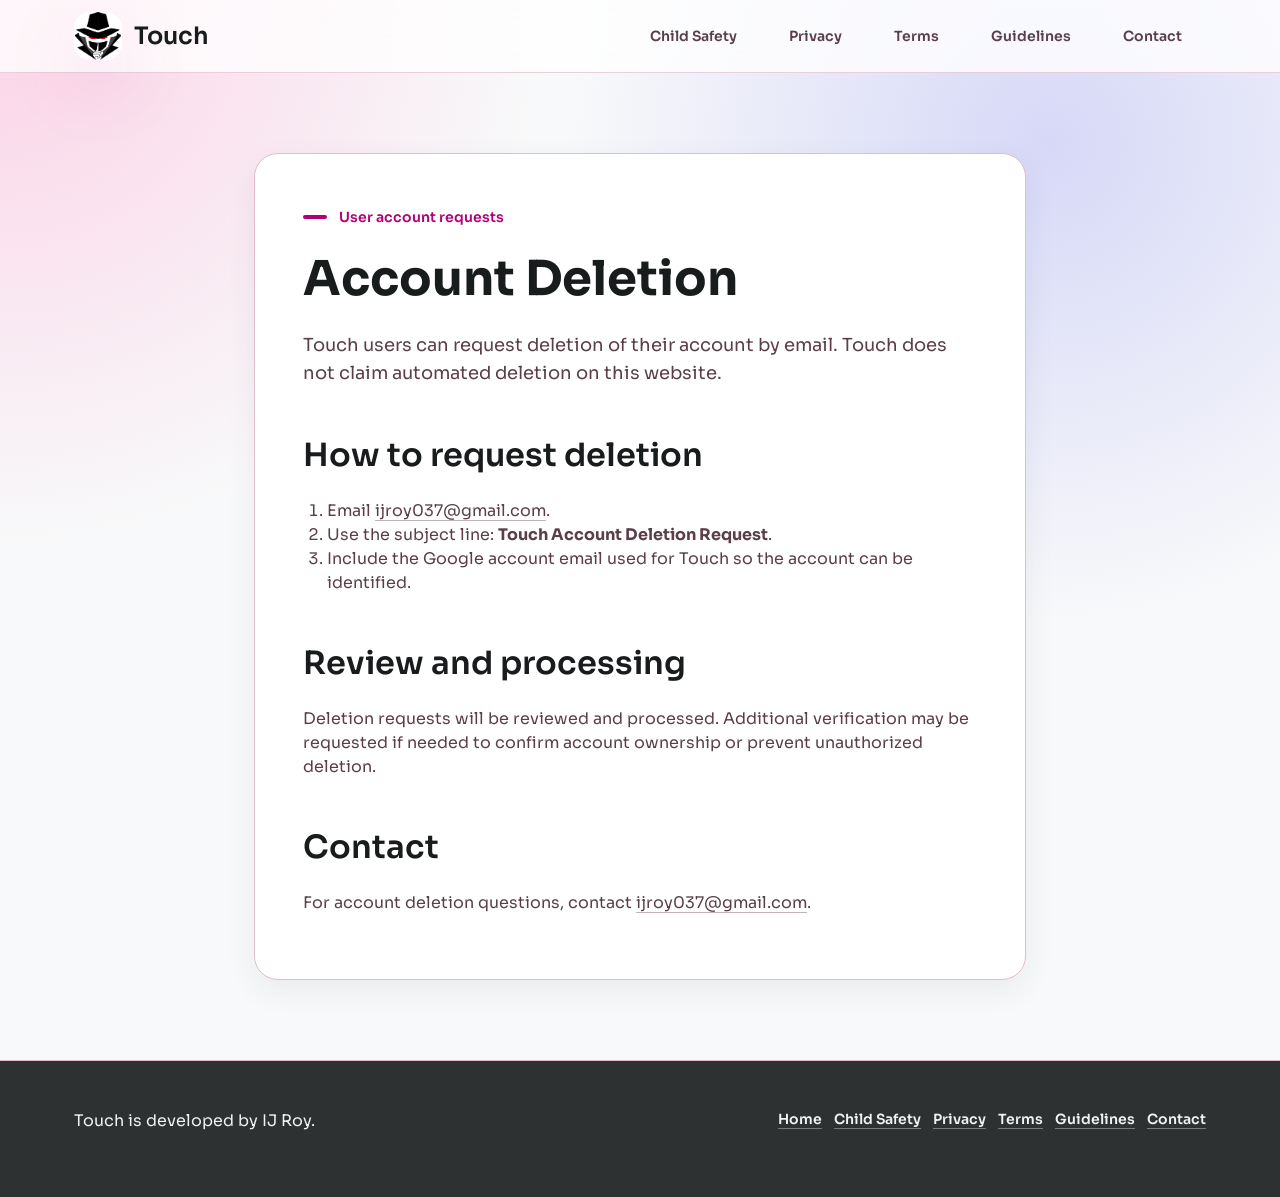
==== account-deletion/index.html @ 96b15472 "url logic free" ====
<!DOCTYPE html>
<html lang="en">
<head>
  <meta charset="utf-8">
  <meta name="viewport" content="width=device-width, initial-scale=1">
  <title>Account Deletion | Touch</title>
  <meta name="description" content="How to request deletion of a Touch account.">
  <meta property="og:title" content="Touch Account Deletion">
  <meta property="og:description" content="Email IJ Roy to request review and processing of a Touch account deletion request.">
  <meta property="og:type" content="website">
  <meta property="og:url" content="../account-deletion/">
  <link rel="canonical" href="../account-deletion/">
  <meta name="theme-color" content="#f8f9fa">
  <link rel="preconnect" href="https://fonts.googleapis.com">
  <link rel="preconnect" href="https://fonts.gstatic.com" crossorigin>
  <link href="https://fonts.googleapis.com/css2?family=Sora:wght@400;500;600;700&display=swap" rel="stylesheet">
  <link rel="stylesheet" href="../assets/css/styles.css">
</head>
<body>
  <header class="site-header"><nav class="site-nav" aria-label="Primary navigation"><a class="brand" href="../" aria-label="Touch home"><img class="brand-logo" src="../public/Touch%20Logo.png" alt="" aria-hidden="true"><span>Touch</span></a><button class="nav-toggle" type="button" aria-expanded="false" aria-controls="nav-links" aria-label="Open navigation"><svg aria-hidden="true" viewBox="0 0 24 24" fill="none"><path d="M4 7h16M4 12h16M4 17h16" stroke="currentColor" stroke-width="2" stroke-linecap="round"/></svg></button><div class="nav-links" id="nav-links"><a href="../child-safety-standards/">Child Safety</a><a href="../privacy-policy/">Privacy</a><a href="../terms-and-conditions/">Terms</a><a href="../community-guidelines/">Guidelines</a><a href="../contact/">Contact</a></div></nav></header>
  <main class="legal-page">
    <div class="container narrow">
      <article class="reveal">
        <p class="eyebrow">User account requests</p>
        <h1>Account Deletion</h1>
        <p class="lede">Touch users can request deletion of their account by email. Touch does not claim automated deletion on this website.</p>
        <section>
          <h2>How to request deletion</h2>
          <ol>
            <li>Email <a href="mailto:ijroy037@gmail.com">ijroy037@gmail.com</a>.</li>
            <li>Use the subject line: <strong>Touch Account Deletion Request</strong>.</li>
            <li>Include the Google account email used for Touch so the account can be identified.</li>
          </ol>
        </section>
        <section>
          <h2>Review and processing</h2>
          <p>Deletion requests will be reviewed and processed. Additional verification may be requested if needed to confirm account ownership or prevent unauthorized deletion.</p>
        </section>
        <section>
          <h2>Contact</h2>
          <p>For account deletion questions, contact <a href="mailto:ijroy037@gmail.com">ijroy037@gmail.com</a>.</p>
        </section>
      </article>
    </div>
  </main>
  <footer class="site-footer"><div class="container footer-grid"><p>Touch is developed by IJ Roy.</p><nav class="footer-links" aria-label="Legal links"><a href="../">Home</a><a href="../child-safety-standards/">Child Safety</a><a href="../privacy-policy/">Privacy</a><a href="../terms-and-conditions/">Terms</a><a href="../community-guidelines/">Guidelines</a><a href="../contact/">Contact</a></nav></div></footer>
  <script src="../assets/js/main.js"></script>
</body>
</html>
---- assets/css/styles.css ----
:root {
  --color-surface: #f8f9fa;
  --color-surface-dim: #d9dadb;
  --color-surface-bright: #f8f9fa;
  --color-surface-container-lowest: #ffffff;
  --color-surface-container-low: #f3f4f5;
  --color-surface-container: #edeeef;
  --color-surface-container-high: #e7e8e9;
  --color-surface-container-highest: #e1e3e4;
  --color-on-surface: #191c1d;
  --color-on-surface-variant: #5a3f4b;
  --color-inverse-surface: #2e3132;
  --color-inverse-on-surface: #f0f1f2;
  --color-outline: #8d6f7c;
  --color-outline-variant: #e1bdcb;
  --color-surface-tint: #b5007b;
  --color-primary: #b10078;
  --color-on-primary: #ffffff;
  --color-primary-container: #dd0097;
  --color-on-primary-container: #fffbff;
  --color-inverse-primary: #ffafd4;
  --color-secondary: #4648d4;
  --color-on-secondary: #ffffff;
  --color-secondary-container: #6063ee;
  --color-on-secondary-container: #fffbff;
  --color-tertiary: #4f5d72;
  --color-on-tertiary: #ffffff;
  --color-error: #ba1a1a;
  --color-on-error: #ffffff;
  --color-error-container: #ffdad6;
  --color-on-error-container: #93000a;
  --color-background: #f8f9fa;
  --color-on-background: #191c1d;
  --color-surface-variant: #e1e3e4;

  --font-family-base: "Sora", system-ui, -apple-system, BlinkMacSystemFont, "Segoe UI", sans-serif;

  --font-display-lg: 700 48px/56px var(--font-family-base);
  --font-display-lg-mobile: 700 36px/44px var(--font-family-base);
  --font-headline-lg: 600 32px/40px var(--font-family-base);
  --font-headline-md: 600 24px/32px var(--font-family-base);
  --font-body-lg: 400 18px/28px var(--font-family-base);
  --font-body-md: 400 16px/24px var(--font-family-base);
  --font-label-lg: 600 14px/20px var(--font-family-base);
  --font-label-md: 500 12px/16px var(--font-family-base);

  --radius-sm: 0.25rem;
  --radius-md: 0.5rem;
  --radius-lg: 1rem;
  --radius-xl: 1.5rem;
  --radius-full: 9999px;

  --space-xs: 4px;
  --space-sm: 12px;
  --space-md: 24px;
  --space-lg: 48px;
  --space-xl: 80px;
  --space-gutter: 24px;
  --space-mobile-margin: 16px;
  --space-desktop-margin: 64px;

  --shadow-ambient: 0 10px 30px rgba(51, 65, 85, 0.08);
  --shadow-glass: 0 24px 80px rgba(177, 0, 120, 0.14);

  --size-page-max: 1180px;
  --size-readable-max: 820px;
  --size-nav-height: 72px;
  --size-icon: 22px;
  --size-focus: 3px;
  --size-border: 1px;
  --size-hero-visual-min: 360px;
  --size-panel-float: 160px;
  --size-prism: 420px;
  --opacity-glass: 0.72;
  --opacity-glass-percent: 72%;
  --opacity-muted: 0.82;
  --blur-glass: 18px;
  --duration-fast: 160ms;
  --duration-medium: 420ms;
  --duration-slow: 9000ms;
  --motion-lift: -4px;
  --motion-reveal: 18px;
  --z-nav: 20;
}

* {
  box-sizing: border-box;
}

html {
  scroll-behavior: smooth;
}

body {
  margin: 0;
  background:
    radial-gradient(circle at top left, color-mix(in srgb, var(--color-inverse-primary) 52%, transparent), transparent 34rem),
    radial-gradient(circle at 82% 12%, color-mix(in srgb, var(--color-secondary-container) 22%, transparent), transparent 30rem),
    var(--color-background);
  color: var(--color-on-background);
  font: var(--font-body-md);
  letter-spacing: 0;
}

a {
  color: inherit;
  text-decoration-color: color-mix(in srgb, currentColor 38%, transparent);
  text-underline-offset: var(--space-xs);
}

a:hover {
  text-decoration-color: currentColor;
}

a:focus-visible,
button:focus-visible {
  outline: var(--size-focus) solid var(--color-secondary);
  outline-offset: var(--space-xs);
}

img,
svg {
  display: block;
}

.site-header {
  position: sticky;
  top: 0;
  z-index: var(--z-nav);
  border-bottom: var(--size-border) solid color-mix(in srgb, var(--color-outline-variant) 70%, transparent);
  background: color-mix(in srgb, var(--color-surface-container-lowest) 78%, transparent);
  backdrop-filter: blur(var(--blur-glass));
}

.site-nav {
  min-height: var(--size-nav-height);
  max-width: var(--size-page-max);
  margin: 0 auto;
  padding: 0 var(--space-gutter);
  display: flex;
  align-items: center;
  justify-content: space-between;
  gap: var(--space-md);
}

.brand {
  display: inline-flex;
  align-items: center;
  gap: var(--space-sm);
  font: var(--font-headline-md);
  text-decoration: none;
}

.brand-logo {
  width: var(--space-lg);
  height: var(--space-lg);
  border-radius: var(--radius-lg);
  object-fit: contain;
  background: var(--color-surface-container-lowest);
  box-shadow: var(--shadow-glass);
}

.nav-links {
  display: flex;
  align-items: center;
  gap: var(--space-xs);
  flex-wrap: wrap;
  justify-content: flex-end;
}

.nav-links a {
  border-radius: var(--radius-full);
  padding: var(--space-sm) var(--space-md);
  color: var(--color-on-surface-variant);
  font: var(--font-label-lg);
  text-decoration: none;
  transition: background var(--duration-fast) ease, color var(--duration-fast) ease;
}

.nav-links a:hover,
.nav-links a[aria-current="page"] {
  background: var(--color-surface-container-high);
  color: var(--color-on-surface);
}

.nav-toggle {
  display: none;
  border: var(--size-border) solid var(--color-outline-variant);
  border-radius: var(--radius-full);
  background: var(--color-surface-container-lowest);
  color: var(--color-on-surface);
  padding: var(--space-sm);
  cursor: pointer;
}

.nav-toggle svg {
  width: var(--size-icon);
  height: var(--size-icon);
}

.container {
  max-width: var(--size-page-max);
  margin: 0 auto;
  padding: 0 var(--space-gutter);
}

.narrow {
  max-width: var(--size-readable-max);
}

.hero {
  position: relative;
  overflow: hidden;
  padding: var(--space-xl) 0;
}

.hero-grid {
  display: grid;
  grid-template-columns: minmax(0, 1.05fr) minmax(280px, 0.95fr);
  gap: var(--space-lg);
  align-items: center;
}

.eyebrow {
  display: inline-flex;
  align-items: center;
  gap: var(--space-sm);
  margin: 0 0 var(--space-md);
  color: var(--color-primary);
  font: var(--font-label-lg);
}

.eyebrow::before {
  content: "";
  width: var(--space-md);
  height: var(--space-xs);
  border-radius: var(--radius-full);
  background: var(--color-primary);
}

h1,
h2,
h3,
p {
  margin-top: 0;
}

h1 {
  margin-bottom: var(--space-md);
  color: var(--color-on-surface);
  font: var(--font-display-lg);
}

h2 {
  margin-bottom: var(--space-md);
  color: var(--color-on-surface);
  font: var(--font-headline-lg);
}

h3 {
  margin-bottom: var(--space-sm);
  color: var(--color-on-surface);
  font: var(--font-headline-md);
}

p,
li {
  color: var(--color-on-surface-variant);
  font: var(--font-body-md);
}

.lede {
  margin-bottom: var(--space-lg);
  color: var(--color-on-surface-variant);
  font: var(--font-body-lg);
}

.actions {
  display: flex;
  flex-wrap: wrap;
  gap: var(--space-sm);
}

.button {
  display: inline-flex;
  align-items: center;
  justify-content: center;
  min-height: var(--space-lg);
  border: var(--size-border) solid transparent;
  border-radius: var(--radius-full);
  padding: var(--space-sm) var(--space-md);
  font: var(--font-label-lg);
  text-decoration: none;
  transition: transform var(--duration-fast) ease, box-shadow var(--duration-fast) ease, background var(--duration-fast) ease;
}

.button:hover {
  transform: translateY(var(--motion-lift));
  box-shadow: var(--shadow-ambient);
}

.button-primary {
  background: var(--color-primary);
  color: var(--color-on-primary);
}

.button-secondary {
  background: var(--color-secondary);
  color: var(--color-on-secondary);
}

.button-ghost {
  border-color: var(--color-outline-variant);
  background: color-mix(in srgb, var(--color-surface-container-lowest) 64%, transparent);
  color: var(--color-on-surface);
}

.hero-visual {
  min-height: var(--size-hero-visual-min);
  position: relative;
}

.prism-orbit {
  position: absolute;
  inset: 0;
  border-radius: var(--radius-xl);
  background:
    linear-gradient(125deg, color-mix(in srgb, var(--color-primary) 18%, transparent), transparent),
    linear-gradient(245deg, color-mix(in srgb, var(--color-secondary-container) 24%, transparent), transparent),
    var(--color-surface-container-lowest);
  box-shadow: var(--shadow-glass);
  overflow: hidden;
}

.prism-orbit::before {
  content: "";
  position: absolute;
  width: var(--size-prism);
  height: var(--size-prism);
  left: calc(var(--space-xl) * -1);
  top: calc(var(--space-lg) * -1);
  background: conic-gradient(from 120deg, var(--color-primary), var(--color-secondary-container), var(--color-inverse-primary), var(--color-primary));
  opacity: var(--opacity-muted);
  filter: blur(var(--space-lg));
  animation: prism-flow var(--duration-slow) ease-in-out infinite alternate;
}

.floating-panel {
  position: absolute;
  width: min(74%, var(--size-panel-float) * 1.65);
  border: var(--size-border) solid color-mix(in srgb, var(--color-outline-variant) 68%, transparent);
  border-radius: var(--radius-xl);
  background: color-mix(in srgb, var(--color-surface-container-lowest) var(--opacity-glass-percent), transparent);
  box-shadow: var(--shadow-ambient);
  backdrop-filter: blur(var(--blur-glass));
  padding: var(--space-md);
  animation: float-panel var(--duration-slow) ease-in-out infinite alternate;
}

.floating-panel strong {
  display: block;
  margin-bottom: var(--space-xs);
  color: var(--color-on-surface);
  font: var(--font-label-lg);
}

.floating-panel span {
  color: var(--color-on-surface-variant);
  font: var(--font-label-md);
}

.panel-one {
  top: var(--space-lg);
  left: var(--space-md);
}

.panel-two {
  right: var(--space-md);
  bottom: var(--space-xl);
  animation-delay: calc(var(--duration-medium) * -1);
}

.panel-three {
  left: var(--space-lg);
  bottom: var(--space-md);
  width: min(66%, var(--size-panel-float) * 1.35);
  animation-delay: calc(var(--duration-medium) * -2);
}

.section {
  padding: var(--space-xl) 0;
}

.section-muted {
  background: color-mix(in srgb, var(--color-surface-container-low) 72%, transparent);
}

.section-header {
  max-width: var(--size-readable-max);
  margin-bottom: var(--space-lg);
}

.grid {
  display: grid;
  grid-template-columns: repeat(4, minmax(0, 1fr));
  gap: var(--space-md);
}

.grid-two {
  grid-template-columns: repeat(2, minmax(0, 1fr));
}

.card {
  border: var(--size-border) solid color-mix(in srgb, var(--color-outline-variant) 72%, transparent);
  border-radius: var(--radius-lg);
  background: color-mix(in srgb, var(--color-surface-container-lowest) 78%, transparent);
  box-shadow: var(--shadow-ambient);
  padding: var(--space-md);
  backdrop-filter: blur(var(--blur-glass));
}

.icon-shape {
  width: var(--space-lg);
  height: var(--space-lg);
  margin-bottom: var(--space-md);
  border-radius: var(--radius-md);
  background:
    linear-gradient(135deg, color-mix(in srgb, var(--color-primary) 18%, var(--color-surface-container-lowest)), color-mix(in srgb, var(--color-secondary-container) 20%, var(--color-surface-container-lowest)));
  position: relative;
}

.icon-shape::after {
  content: "";
  position: absolute;
  inset: var(--space-sm);
  border-radius: var(--radius-sm);
  background: var(--color-primary);
}

.legal-page {
  padding: var(--space-xl) 0;
}

.legal-page article {
  border: var(--size-border) solid var(--color-outline-variant);
  border-radius: var(--radius-xl);
  background: var(--color-surface-container-lowest);
  box-shadow: var(--shadow-ambient);
  padding: var(--space-lg);
}

.legal-page section + section {
  margin-top: var(--space-lg);
}

.legal-page ul,
.legal-page ol {
  padding-left: var(--space-md);
}

.callout {
  border-left: var(--space-xs) solid var(--color-primary);
  border-radius: var(--radius-md);
  background: var(--color-surface-container-low);
  padding: var(--space-md);
}

.contact-list {
  display: grid;
  gap: var(--space-sm);
}

.site-footer {
  border-top: var(--size-border) solid var(--color-outline-variant);
  background: var(--color-inverse-surface);
  color: var(--color-inverse-on-surface);
  padding: var(--space-lg) 0;
}

.footer-grid {
  display: grid;
  grid-template-columns: 1fr auto;
  gap: var(--space-md);
  align-items: start;
}

.footer-links {
  display: flex;
  flex-wrap: wrap;
  gap: var(--space-sm);
  justify-content: flex-end;
}

.site-footer p,
.site-footer a {
  color: var(--color-inverse-on-surface);
}

.site-footer a {
  font: var(--font-label-lg);
}

.reveal {
  opacity: 0;
  transform: translateY(var(--motion-reveal));
  transition: opacity var(--duration-medium) ease, transform var(--duration-medium) ease;
}

.reveal.is-visible {
  opacity: 1;
  transform: translateY(0);
}

@keyframes prism-flow {
  from {
    transform: translate3d(0, 0, 0) rotate(0deg);
  }

  to {
    transform: translate3d(var(--space-lg), var(--space-md), 0) rotate(22deg);
  }
}

@keyframes float-panel {
  from {
    transform: translateY(0);
  }

  to {
    transform: translateY(calc(var(--space-sm) * -1));
  }
}

@media (max-width: 860px) {
  .site-nav {
    padding: 0 var(--space-mobile-margin);
  }

  .nav-toggle {
    display: inline-flex;
  }

  .nav-links {
    position: absolute;
    left: var(--space-mobile-margin);
    right: var(--space-mobile-margin);
    top: calc(var(--size-nav-height) - var(--space-xs));
    display: none;
    flex-direction: column;
    align-items: stretch;
    border: var(--size-border) solid var(--color-outline-variant);
    border-radius: var(--radius-lg);
    background: var(--color-surface-container-lowest);
    box-shadow: var(--shadow-ambient);
    padding: var(--space-sm);
  }

  .nav-links.is-open {
    display: flex;
  }

  .nav-links a {
    border-radius: var(--radius-md);
  }

  .container {
    padding: 0 var(--space-mobile-margin);
  }

  .hero-grid,
  .grid,
  .grid-two,
  .footer-grid {
    grid-template-columns: 1fr;
  }

  h1 {
    font: var(--font-display-lg-mobile);
  }

  .section,
  .hero,
  .legal-page {
    padding: var(--space-lg) 0;
  }

  .legal-page article {
    padding: var(--space-md);
  }

  .footer-links {
    justify-content: flex-start;
  }
}

@media (prefers-reduced-motion: reduce) {
  *,
  *::before,
  *::after {
    animation-duration: 1ms !important;
    animation-iteration-count: 1 !important;
    scroll-behavior: auto !important;
    transition-duration: 1ms !important;
  }

  .reveal {
    opacity: 1;
    transform: none;
  }
}
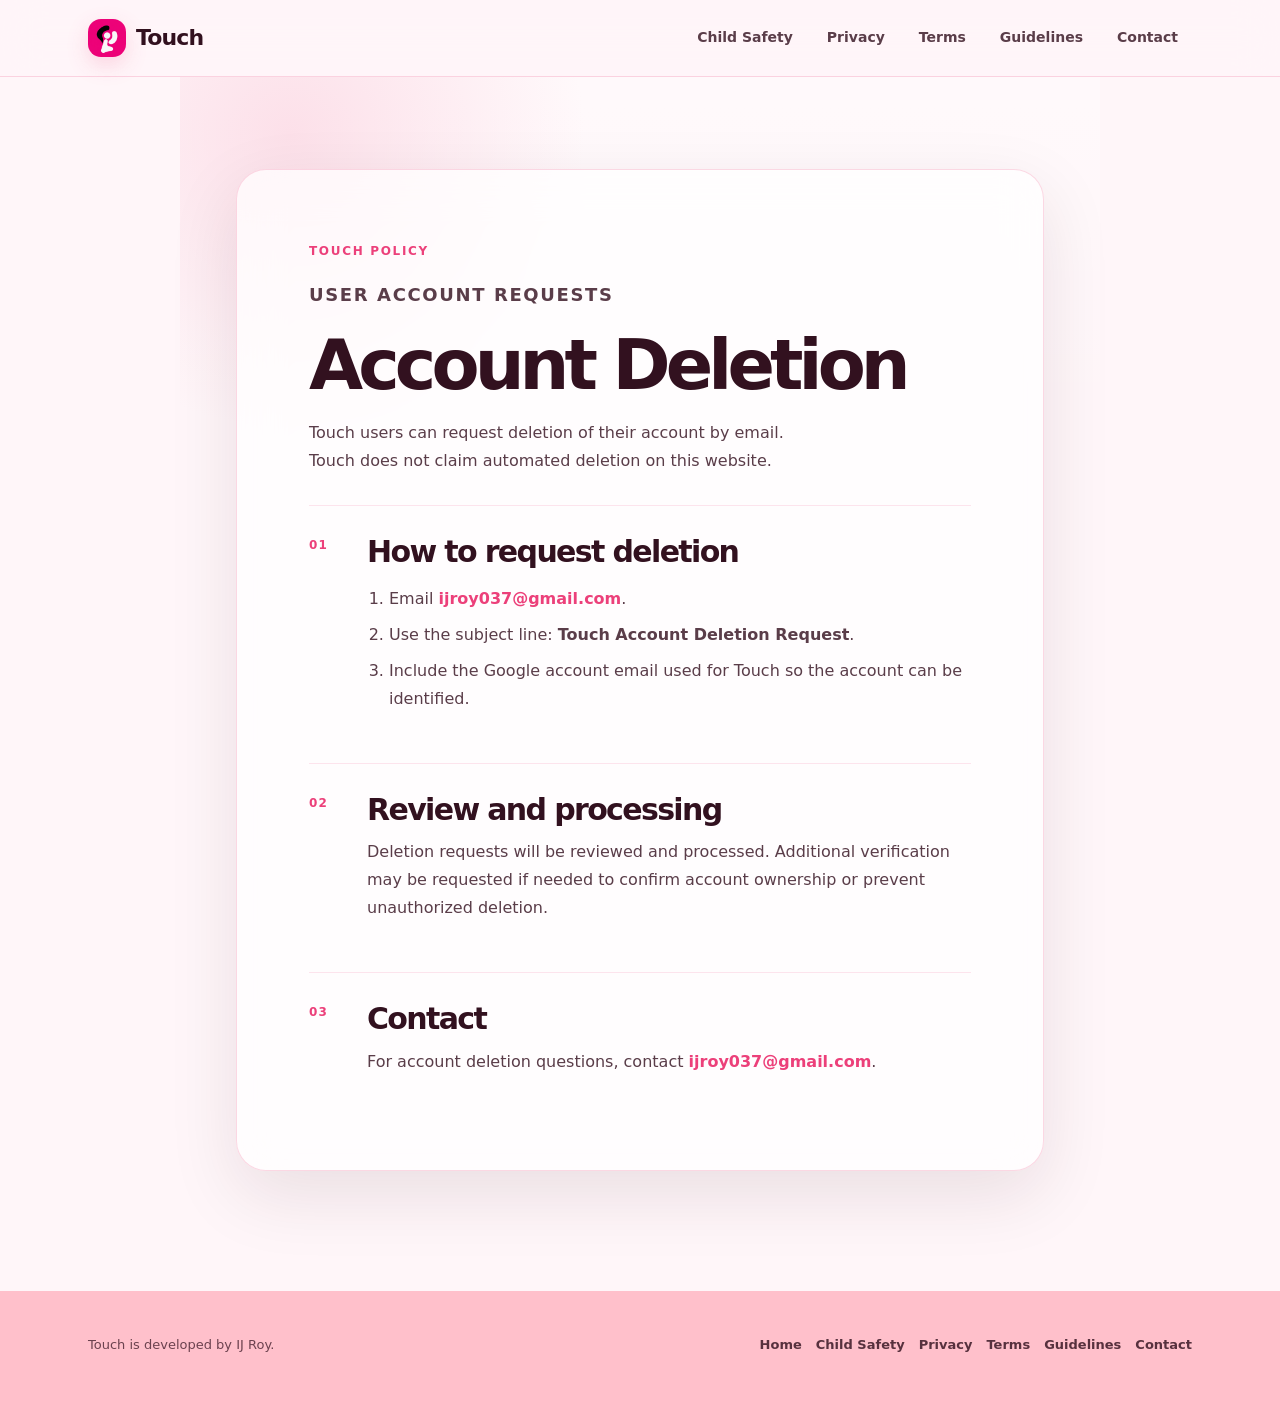
==== commit e71c9d45: "Refresh Touch landing page and policy UI" ====
--- a/account-deletion/index.html
+++ b/account-deletion/index.html
@@ -15,6 +15,7 @@
   <link rel="preconnect" href="https://fonts.gstatic.com" crossorigin>
   <link href="https://fonts.googleapis.com/css2?family=Sora:wght@400;500;600;700&display=swap" rel="stylesheet">
   <link rel="stylesheet" href="../assets/css/styles.css">
+  <link rel="stylesheet" href="../assets/css/overrides.css">
 </head>
 <body>
   <header class="site-header"><nav class="site-nav" aria-label="Primary navigation"><a class="brand" href="../" aria-label="Touch home"><img class="brand-logo" src="../public/Touch%20Logo.png" alt="" aria-hidden="true"><span>Touch</span></a><button class="nav-toggle" type="button" aria-expanded="false" aria-controls="nav-links" aria-label="Open navigation"><svg aria-hidden="true" viewBox="0 0 24 24" fill="none"><path d="M4 7h16M4 12h16M4 17h16" stroke="currentColor" stroke-width="2" stroke-linecap="round"/></svg></button><div class="nav-links" id="nav-links"><a href="../child-safety-standards/">Child Safety</a><a href="../privacy-policy/">Privacy</a><a href="../terms-and-conditions/">Terms</a><a href="../community-guidelines/">Guidelines</a><a href="../contact/">Contact</a></div></nav></header>
--- a/assets/css/styles.css
+++ b/assets/css/styles.css
@@ -1,610 +1,2 @@
-:root {
-  --color-surface: #f8f9fa;
-  --color-surface-dim: #d9dadb;
-  --color-surface-bright: #f8f9fa;
-  --color-surface-container-lowest: #ffffff;
-  --color-surface-container-low: #f3f4f5;
-  --color-surface-container: #edeeef;
-  --color-surface-container-high: #e7e8e9;
-  --color-surface-container-highest: #e1e3e4;
-  --color-on-surface: #191c1d;
-  --color-on-surface-variant: #5a3f4b;
-  --color-inverse-surface: #2e3132;
-  --color-inverse-on-surface: #f0f1f2;
-  --color-outline: #8d6f7c;
-  --color-outline-variant: #e1bdcb;
-  --color-surface-tint: #b5007b;
-  --color-primary: #b10078;
-  --color-on-primary: #ffffff;
-  --color-primary-container: #dd0097;
-  --color-on-primary-container: #fffbff;
-  --color-inverse-primary: #ffafd4;
-  --color-secondary: #4648d4;
-  --color-on-secondary: #ffffff;
-  --color-secondary-container: #6063ee;
-  --color-on-secondary-container: #fffbff;
-  --color-tertiary: #4f5d72;
-  --color-on-tertiary: #ffffff;
-  --color-error: #ba1a1a;
-  --color-on-error: #ffffff;
-  --color-error-container: #ffdad6;
-  --color-on-error-container: #93000a;
-  --color-background: #f8f9fa;
-  --color-on-background: #191c1d;
-  --color-surface-variant: #e1e3e4;
-
-  --font-family-base: "Sora", system-ui, -apple-system, BlinkMacSystemFont, "Segoe UI", sans-serif;
-
-  --font-display-lg: 700 48px/56px var(--font-family-base);
-  --font-display-lg-mobile: 700 36px/44px var(--font-family-base);
-  --font-headline-lg: 600 32px/40px var(--font-family-base);
-  --font-headline-md: 600 24px/32px var(--font-family-base);
-  --font-body-lg: 400 18px/28px var(--font-family-base);
-  --font-body-md: 400 16px/24px var(--font-family-base);
-  --font-label-lg: 600 14px/20px var(--font-family-base);
-  --font-label-md: 500 12px/16px var(--font-family-base);
-
-  --radius-sm: 0.25rem;
-  --radius-md: 0.5rem;
-  --radius-lg: 1rem;
-  --radius-xl: 1.5rem;
-  --radius-full: 9999px;
-
-  --space-xs: 4px;
-  --space-sm: 12px;
-  --space-md: 24px;
-  --space-lg: 48px;
-  --space-xl: 80px;
-  --space-gutter: 24px;
-  --space-mobile-margin: 16px;
-  --space-desktop-margin: 64px;
-
-  --shadow-ambient: 0 10px 30px rgba(51, 65, 85, 0.08);
-  --shadow-glass: 0 24px 80px rgba(177, 0, 120, 0.14);
-
-  --size-page-max: 1180px;
-  --size-readable-max: 820px;
-  --size-nav-height: 72px;
-  --size-icon: 22px;
-  --size-focus: 3px;
-  --size-border: 1px;
-  --size-hero-visual-min: 360px;
-  --size-panel-float: 160px;
-  --size-prism: 420px;
-  --opacity-glass: 0.72;
-  --opacity-glass-percent: 72%;
-  --opacity-muted: 0.82;
-  --blur-glass: 18px;
-  --duration-fast: 160ms;
-  --duration-medium: 420ms;
-  --duration-slow: 9000ms;
-  --motion-lift: -4px;
-  --motion-reveal: 18px;
-  --z-nav: 20;
-}
-
-* {
-  box-sizing: border-box;
-}
-
-html {
-  scroll-behavior: smooth;
-}
-
-body {
-  margin: 0;
-  background:
-    radial-gradient(circle at top left, color-mix(in srgb, var(--color-inverse-primary) 52%, transparent), transparent 34rem),
-    radial-gradient(circle at 82% 12%, color-mix(in srgb, var(--color-secondary-container) 22%, transparent), transparent 30rem),
-    var(--color-background);
-  color: var(--color-on-background);
-  font: var(--font-body-md);
-  letter-spacing: 0;
-}
-
-a {
-  color: inherit;
-  text-decoration-color: color-mix(in srgb, currentColor 38%, transparent);
-  text-underline-offset: var(--space-xs);
-}
-
-a:hover {
-  text-decoration-color: currentColor;
-}
-
-a:focus-visible,
-button:focus-visible {
-  outline: var(--size-focus) solid var(--color-secondary);
-  outline-offset: var(--space-xs);
-}
-
-img,
-svg {
-  display: block;
-}
-
-.site-header {
-  position: sticky;
-  top: 0;
-  z-index: var(--z-nav);
-  border-bottom: var(--size-border) solid color-mix(in srgb, var(--color-outline-variant) 70%, transparent);
-  background: color-mix(in srgb, var(--color-surface-container-lowest) 78%, transparent);
-  backdrop-filter: blur(var(--blur-glass));
-}
-
-.site-nav {
-  min-height: var(--size-nav-height);
-  max-width: var(--size-page-max);
-  margin: 0 auto;
-  padding: 0 var(--space-gutter);
-  display: flex;
-  align-items: center;
-  justify-content: space-between;
-  gap: var(--space-md);
-}
-
-.brand {
-  display: inline-flex;
-  align-items: center;
-  gap: var(--space-sm);
-  font: var(--font-headline-md);
-  text-decoration: none;
-}
-
-.brand-logo {
-  width: var(--space-lg);
-  height: var(--space-lg);
-  border-radius: var(--radius-lg);
-  object-fit: contain;
-  background: var(--color-surface-container-lowest);
-  box-shadow: var(--shadow-glass);
-}
-
-.nav-links {
-  display: flex;
-  align-items: center;
-  gap: var(--space-xs);
-  flex-wrap: wrap;
-  justify-content: flex-end;
-}
-
-.nav-links a {
-  border-radius: var(--radius-full);
-  padding: var(--space-sm) var(--space-md);
-  color: var(--color-on-surface-variant);
-  font: var(--font-label-lg);
-  text-decoration: none;
-  transition: background var(--duration-fast) ease, color var(--duration-fast) ease;
-}
-
-.nav-links a:hover,
-.nav-links a[aria-current="page"] {
-  background: var(--color-surface-container-high);
-  color: var(--color-on-surface);
-}
-
-.nav-toggle {
-  display: none;
-  border: var(--size-border) solid var(--color-outline-variant);
-  border-radius: var(--radius-full);
-  background: var(--color-surface-container-lowest);
-  color: var(--color-on-surface);
-  padding: var(--space-sm);
-  cursor: pointer;
-}
-
-.nav-toggle svg {
-  width: var(--size-icon);
-  height: var(--size-icon);
-}
-
-.container {
-  max-width: var(--size-page-max);
-  margin: 0 auto;
-  padding: 0 var(--space-gutter);
-}
-
-.narrow {
-  max-width: var(--size-readable-max);
-}
-
-.hero {
-  position: relative;
-  overflow: hidden;
-  padding: var(--space-xl) 0;
-}
-
-.hero-grid {
-  display: grid;
-  grid-template-columns: minmax(0, 1.05fr) minmax(280px, 0.95fr);
-  gap: var(--space-lg);
-  align-items: center;
-}
-
-.eyebrow {
-  display: inline-flex;
-  align-items: center;
-  gap: var(--space-sm);
-  margin: 0 0 var(--space-md);
-  color: var(--color-primary);
-  font: var(--font-label-lg);
-}
-
-.eyebrow::before {
-  content: "";
-  width: var(--space-md);
-  height: var(--space-xs);
-  border-radius: var(--radius-full);
-  background: var(--color-primary);
-}
-
-h1,
-h2,
-h3,
-p {
-  margin-top: 0;
-}
-
-h1 {
-  margin-bottom: var(--space-md);
-  color: var(--color-on-surface);
-  font: var(--font-display-lg);
-}
-
-h2 {
-  margin-bottom: var(--space-md);
-  color: var(--color-on-surface);
-  font: var(--font-headline-lg);
-}
-
-h3 {
-  margin-bottom: var(--space-sm);
-  color: var(--color-on-surface);
-  font: var(--font-headline-md);
-}
-
-p,
-li {
-  color: var(--color-on-surface-variant);
-  font: var(--font-body-md);
-}
-
-.lede {
-  margin-bottom: var(--space-lg);
-  color: var(--color-on-surface-variant);
-  font: var(--font-body-lg);
-}
-
-.actions {
-  display: flex;
-  flex-wrap: wrap;
-  gap: var(--space-sm);
-}
-
-.button {
-  display: inline-flex;
-  align-items: center;
-  justify-content: center;
-  min-height: var(--space-lg);
-  border: var(--size-border) solid transparent;
-  border-radius: var(--radius-full);
-  padding: var(--space-sm) var(--space-md);
-  font: var(--font-label-lg);
-  text-decoration: none;
-  transition: transform var(--duration-fast) ease, box-shadow var(--duration-fast) ease, background var(--duration-fast) ease;
-}
-
-.button:hover {
-  transform: translateY(var(--motion-lift));
-  box-shadow: var(--shadow-ambient);
-}
-
-.button-primary {
-  background: var(--color-primary);
-  color: var(--color-on-primary);
-}
-
-.button-secondary {
-  background: var(--color-secondary);
-  color: var(--color-on-secondary);
-}
-
-.button-ghost {
-  border-color: var(--color-outline-variant);
-  background: color-mix(in srgb, var(--color-surface-container-lowest) 64%, transparent);
-  color: var(--color-on-surface);
-}
-
-.hero-visual {
-  min-height: var(--size-hero-visual-min);
-  position: relative;
-}
-
-.prism-orbit {
-  position: absolute;
-  inset: 0;
-  border-radius: var(--radius-xl);
-  background:
-    linear-gradient(125deg, color-mix(in srgb, var(--color-primary) 18%, transparent), transparent),
-    linear-gradient(245deg, color-mix(in srgb, var(--color-secondary-container) 24%, transparent), transparent),
-    var(--color-surface-container-lowest);
-  box-shadow: var(--shadow-glass);
-  overflow: hidden;
-}
-
-.prism-orbit::before {
-  content: "";
-  position: absolute;
-  width: var(--size-prism);
-  height: var(--size-prism);
-  left: calc(var(--space-xl) * -1);
-  top: calc(var(--space-lg) * -1);
-  background: conic-gradient(from 120deg, var(--color-primary), var(--color-secondary-container), var(--color-inverse-primary), var(--color-primary));
-  opacity: var(--opacity-muted);
-  filter: blur(var(--space-lg));
-  animation: prism-flow var(--duration-slow) ease-in-out infinite alternate;
-}
-
-.floating-panel {
-  position: absolute;
-  width: min(74%, var(--size-panel-float) * 1.65);
-  border: var(--size-border) solid color-mix(in srgb, var(--color-outline-variant) 68%, transparent);
-  border-radius: var(--radius-xl);
-  background: color-mix(in srgb, var(--color-surface-container-lowest) var(--opacity-glass-percent), transparent);
-  box-shadow: var(--shadow-ambient);
-  backdrop-filter: blur(var(--blur-glass));
-  padding: var(--space-md);
-  animation: float-panel var(--duration-slow) ease-in-out infinite alternate;
-}
-
-.floating-panel strong {
-  display: block;
-  margin-bottom: var(--space-xs);
-  color: var(--color-on-surface);
-  font: var(--font-label-lg);
-}
-
-.floating-panel span {
-  color: var(--color-on-surface-variant);
-  font: var(--font-label-md);
-}
-
-.panel-one {
-  top: var(--space-lg);
-  left: var(--space-md);
-}
-
-.panel-two {
-  right: var(--space-md);
-  bottom: var(--space-xl);
-  animation-delay: calc(var(--duration-medium) * -1);
-}
-
-.panel-three {
-  left: var(--space-lg);
-  bottom: var(--space-md);
-  width: min(66%, var(--size-panel-float) * 1.35);
-  animation-delay: calc(var(--duration-medium) * -2);
-}
-
-.section {
-  padding: var(--space-xl) 0;
-}
-
-.section-muted {
-  background: color-mix(in srgb, var(--color-surface-container-low) 72%, transparent);
-}
-
-.section-header {
-  max-width: var(--size-readable-max);
-  margin-bottom: var(--space-lg);
-}
-
-.grid {
-  display: grid;
-  grid-template-columns: repeat(4, minmax(0, 1fr));
-  gap: var(--space-md);
-}
-
-.grid-two {
-  grid-template-columns: repeat(2, minmax(0, 1fr));
-}
-
-.card {
-  border: var(--size-border) solid color-mix(in srgb, var(--color-outline-variant) 72%, transparent);
-  border-radius: var(--radius-lg);
-  background: color-mix(in srgb, var(--color-surface-container-lowest) 78%, transparent);
-  box-shadow: var(--shadow-ambient);
-  padding: var(--space-md);
-  backdrop-filter: blur(var(--blur-glass));
-}
-
-.icon-shape {
-  width: var(--space-lg);
-  height: var(--space-lg);
-  margin-bottom: var(--space-md);
-  border-radius: var(--radius-md);
-  background:
-    linear-gradient(135deg, color-mix(in srgb, var(--color-primary) 18%, var(--color-surface-container-lowest)), color-mix(in srgb, var(--color-secondary-container) 20%, var(--color-surface-container-lowest)));
-  position: relative;
-}
-
-.icon-shape::after {
-  content: "";
-  position: absolute;
-  inset: var(--space-sm);
-  border-radius: var(--radius-sm);
-  background: var(--color-primary);
-}
-
-.legal-page {
-  padding: var(--space-xl) 0;
-}
-
-.legal-page article {
-  border: var(--size-border) solid var(--color-outline-variant);
-  border-radius: var(--radius-xl);
-  background: var(--color-surface-container-lowest);
-  box-shadow: var(--shadow-ambient);
-  padding: var(--space-lg);
-}
-
-.legal-page section + section {
-  margin-top: var(--space-lg);
-}
-
-.legal-page ul,
-.legal-page ol {
-  padding-left: var(--space-md);
-}
-
-.callout {
-  border-left: var(--space-xs) solid var(--color-primary);
-  border-radius: var(--radius-md);
-  background: var(--color-surface-container-low);
-  padding: var(--space-md);
-}
-
-.contact-list {
-  display: grid;
-  gap: var(--space-sm);
-}
-
-.site-footer {
-  border-top: var(--size-border) solid var(--color-outline-variant);
-  background: var(--color-inverse-surface);
-  color: var(--color-inverse-on-surface);
-  padding: var(--space-lg) 0;
-}
-
-.footer-grid {
-  display: grid;
-  grid-template-columns: 1fr auto;
-  gap: var(--space-md);
-  align-items: start;
-}
-
-.footer-links {
-  display: flex;
-  flex-wrap: wrap;
-  gap: var(--space-sm);
-  justify-content: flex-end;
-}
-
-.site-footer p,
-.site-footer a {
-  color: var(--color-inverse-on-surface);
-}
-
-.site-footer a {
-  font: var(--font-label-lg);
-}
-
-.reveal {
-  opacity: 0;
-  transform: translateY(var(--motion-reveal));
-  transition: opacity var(--duration-medium) ease, transform var(--duration-medium) ease;
-}
-
-.reveal.is-visible {
-  opacity: 1;
-  transform: translateY(0);
-}
-
-@keyframes prism-flow {
-  from {
-    transform: translate3d(0, 0, 0) rotate(0deg);
-  }
-
-  to {
-    transform: translate3d(var(--space-lg), var(--space-md), 0) rotate(22deg);
-  }
-}
-
-@keyframes float-panel {
-  from {
-    transform: translateY(0);
-  }
-
-  to {
-    transform: translateY(calc(var(--space-sm) * -1));
-  }
-}
-
-@media (max-width: 860px) {
-  .site-nav {
-    padding: 0 var(--space-mobile-margin);
-  }
-
-  .nav-toggle {
-    display: inline-flex;
-  }
-
-  .nav-links {
-    position: absolute;
-    left: var(--space-mobile-margin);
-    right: var(--space-mobile-margin);
-    top: calc(var(--size-nav-height) - var(--space-xs));
-    display: none;
-    flex-direction: column;
-    align-items: stretch;
-    border: var(--size-border) solid var(--color-outline-variant);
-    border-radius: var(--radius-lg);
-    background: var(--color-surface-container-lowest);
-    box-shadow: var(--shadow-ambient);
-    padding: var(--space-sm);
-  }
-
-  .nav-links.is-open {
-    display: flex;
-  }
-
-  .nav-links a {
-    border-radius: var(--radius-md);
-  }
-
-  .container {
-    padding: 0 var(--space-mobile-margin);
-  }
-
-  .hero-grid,
-  .grid,
-  .grid-two,
-  .footer-grid {
-    grid-template-columns: 1fr;
-  }
-
-  h1 {
-    font: var(--font-display-lg-mobile);
-  }
-
-  .section,
-  .hero,
-  .legal-page {
-    padding: var(--space-lg) 0;
-  }
-
-  .legal-page article {
-    padding: var(--space-md);
-  }
-
-  .footer-links {
-    justify-content: flex-start;
-  }
-}
-
-@media (prefers-reduced-motion: reduce) {
-  *,
-  *::before,
-  *::after {
-    animation-duration: 1ms !important;
-    animation-iteration-count: 1 !important;
-    scroll-behavior: auto !important;
-    transition-duration: 1ms !important;
-  }
-
-  .reveal {
-    opacity: 1;
-    transform: none;
-  }
-}
+:root{--bg:#fff3f6;--surface:rgba(255,255,255,.68);--surface-solid:#fff;--ink:#2b1320;--ink-2:#654b57;--ink-3:#927681;--pink:#ec4079;--pink-soft:#fcdde7;--plum:#32111f;--line:rgba(236,64,121,.18);--shadow:0 24px 80px rgba(151,44,88,.14);--shadow-small:0 12px 34px rgba(83,24,50,.08);--max:1160px;--font:Inter,system-ui,-apple-system,"Segoe UI",sans-serif}
+*{box-sizing:border-box}html{scroll-behavior:smooth}body{margin:0;background:var(--bg);color:var(--ink);font:16px/1.55 var(--font);-webkit-font-smoothing:antialiased}a{color:inherit;text-decoration:none}a:focus-visible,button:focus-visible{outline:3px solid var(--pink);outline-offset:4px}img,svg{display:block}.container{max-width:var(--max);margin:auto;padding:0 28px}.site-header{position:sticky;top:0;z-index:10;background:rgba(255,243,246,.72);border-bottom:1px solid var(--line);backdrop-filter:blur(20px)}.site-nav{min-height:76px;max-width:var(--max);margin:auto;padding:0 28px;display:flex;align-items:center;justify-content:space-between;gap:28px}.brand{display:inline-flex;align-items:center;gap:10px;font-size:22px;font-weight:800;letter-spacing:-.04em}.brand-logo{width:38px;height:38px;border-radius:13px;object-fit:contain;background:#fff;box-shadow:0 8px 22px rgba(236,64,121,.2)}.nav-links{display:flex;align-items:center;gap:6px}.nav-links a{padding:10px 14px;border-radius:999px;color:var(--ink-2);font-size:14px;font-weight:600}.nav-links a:hover{background:var(--surface-solid);color:var(--ink)}.nav-toggle{display:none;border:1px solid var(--line);background:var(--surface-solid);color:var(--ink);border-radius:14px;padding:10px;cursor:pointer}.nav-toggle svg{width:22px;height:22px}.hero{position:relative;overflow:hidden;padding:88px 0 100px}.hero-grid{display:grid;grid-template-columns:minmax(0,1fr) minmax(420px,.9fr);align-items:center;gap:70px}.ambient,.glass-orb{position:absolute;border-radius:50%;filter:blur(3px);pointer-events:none}.ambient-one{width:480px;height:480px;left:-240px;top:-110px;background:rgba(252,221,231,.9)}.ambient-two{width:360px;height:360px;right:-120px;bottom:-130px;background:rgba(222,214,255,.6)}.eyebrow{display:flex;align-items:center;gap:10px;color:var(--pink);font-size:13px;font-weight:800;letter-spacing:.09em;text-transform:uppercase;margin:0 0 20px}.eyebrow::before{content:"";width:26px;height:4px;border-radius:99px;background:var(--pink)}h1,h2,h3,p{margin-top:0}h1{max-width:680px;margin-bottom:24px;font-size:clamp(46px,6vw,78px);line-height:1.02;letter-spacing:-.07em}h2{font-size:clamp(32px,4vw,52px);line-height:1.08;letter-spacing:-.055em;margin-bottom:22px}h3{font-size:22px;line-height:1.2;letter-spacing:-.03em;margin-bottom:12px}.lede{max-width:600px;color:var(--ink-2);font-size:20px;line-height:1.55;margin-bottom:30px}.actions{display:flex;flex-wrap:wrap;align-items:center;gap:12px}.button{display:inline-flex;align-items:center;justify-content:center;gap:9px;min-height:52px;padding:14px 20px;border:1px solid transparent;border-radius:999px;font-size:14px;font-weight:800;transition:transform .2s ease,box-shadow .2s ease,background .2s ease}.button:hover{transform:translateY(-3px);box-shadow:var(--shadow-small)}.button-primary{background:var(--pink);color:#fff}.button-secondary{background:rgba(255,255,255,.72);border-color:var(--line);color:var(--ink)}.button-dark{background:var(--plum);color:#fff}.play-icon{font-size:11px}.microcopy{color:var(--ink-3);font-size:13px;font-weight:500;margin:16px 0 0}.phone-stage{position:relative;min-height:560px}.glass-card{background:var(--surface);border:1px solid rgba(255,255,255,.86);box-shadow:var(--shadow-small);backdrop-filter:blur(20px)}.glass-orb{width:310px;height:310px}.orb-a{right:40px;top:30px;background:rgba(236,64,121,.22)}.orb-b{left:25px;bottom:20px;background:rgba(183,176,255,.3)}.phone-shell{position:absolute;z-index:1;top:22px;left:50%;width:290px;min-height:520px;padding:24px 16px;border:8px solid rgba(255,255,255,.84);border-radius:42px;background:linear-gradient(145deg,rgba(255,255,255,.76),rgba(255,235,242,.48));box-shadow:0 30px 80px rgba(80,20,48,.2);transform:translateX(-50%) rotate(3deg)}.phone-top{display:flex;justify-content:space-between;align-items:center;margin:0 4px 24px}.brand-mark{font-weight:800;letter-spacing:-.05em}.status-dot{width:8px;height:8px;border-radius:50%;background:#5cc994;box-shadow:0 0 0 5px rgba(92,201,148,.15)}.community-card,.post-card,.queue-card{border-radius:19px;padding:15px;margin-bottom:12px}.overline{display:block;color:var(--pink);font-size:9px;font-weight:800;letter-spacing:.12em;margin-bottom:7px}.community-card strong,.queue-card strong{display:block;font-size:17px}.muted,small{display:block;color:var(--ink-3);font-size:11px}.join-pill{display:inline-block;margin-top:12px;padding:5px 11px;border-radius:999px;background:var(--pink-soft);color:var(--pink);font-size:10px;font-weight:800}.post-meta{display:flex;align-items:center;gap:9px}.post-meta strong{display:block;font-size:11px}.avatar{display:grid;place-items:center;width:32px;height:32px;border-radius:11px;background:var(--pink-soft);color:var(--pink);font-size:10px;font-weight:800}.more{margin-left:auto;color:var(--ink-3)}.post-card p{font-size:14px;font-weight:600;line-height:1.35;margin:15px 0}.post-actions{display:flex;justify-content:space-between;color:var(--ink-3);font-size:10px;font-weight:700}.queue-card{display:flex;align-items:center;justify-content:space-between;gap:8px}.queue-count{padding:5px 8px;border-radius:8px;background:rgba(255,255,255,.7);color:var(--ink-2);font-size:10px;font-weight:800}.float-note{position:absolute;z-index:2;display:flex;align-items:center;gap:10px;width:205px;padding:13px;border-radius:18px}.float-note strong{display:block;font-size:11px}.float-note small{font-size:10px}.note-icon{display:grid;place-items:center;width:30px;height:30px;border-radius:10px;background:var(--pink-soft);color:var(--pink);font-weight:800}.note-one{top:128px;right:0}.note-two{left:0;bottom:104px}.section{padding:110px 0}.intro,.trust-section{background:rgba(255,255,255,.26);border-top:1px solid rgba(236,64,121,.08);border-bottom:1px solid rgba(236,64,121,.08)}.split,.trust-grid{display:grid;grid-template-columns:1fr 1fr;gap:80px;align-items:start}.section-heading{max-width:560px}.split>div:last-child p,.trust-card p{color:var(--ink-2);font-size:18px;line-height:1.65}.feature-section{background:linear-gradient(150deg,rgba(252,221,231,.45),rgba(255,255,255,.12))}.feature-grid{display:grid;grid-template-columns:repeat(4,1fr);gap:14px}.feature-card{min-height:250px;padding:24px;border-radius:24px}.feature-number{display:block;margin-bottom:40px;color:var(--pink);font-size:13px;font-weight:800}.feature-card p{color:var(--ink-2);font-size:14px}.trust-card{padding:30px;border-radius:26px}.text-link{color:var(--pink);font-size:14px;font-weight:800}.final-cta{padding-top:40px}.final-card{text-align:center;padding:76px 28px;border-radius:34px;background:linear-gradient(135deg,rgba(255,255,255,.82),rgba(252,221,231,.68))}.final-card .eyebrow{justify-content:center}.final-card h2{max-width:640px;margin-left:auto;margin-right:auto}.final-card>p:not(.eyebrow){color:var(--ink-2);margin-bottom:26px}.final-card .actions{justify-content:center}.site-footer{padding:44px 0;background:var(--plum);color:#fff}.footer-grid{display:flex;justify-content:space-between;align-items:flex-start;gap:30px}.site-footer .brand{color:#fff}.site-footer .brand-logo{background:#fff}.site-footer p{color:rgba(255,255,255,.65);font-size:13px}.footer-links{display:flex;flex-wrap:wrap;justify-content:flex-end;gap:14px}.footer-links a{color:rgba(255,255,255,.78);font-size:13px;font-weight:600}.reveal{opacity:0;transform:translateY(18px);transition:opacity .55s ease,transform .55s ease}.reveal.is-visible{opacity:1;transform:none}@media(max-width:900px){.hero-grid,.split,.trust-grid{grid-template-columns:1fr;gap:36px}.hero-copy{max-width:700px}.phone-stage{max-width:560px;margin:auto;width:100%}.feature-grid{grid-template-columns:repeat(2,1fr)}.note-one{right:4%}.note-two{left:4%}}@media(max-width:640px){.site-nav{padding:0 16px}.nav-toggle{display:block}.nav-links{position:absolute;display:none;left:16px;right:16px;top:68px;padding:8px;flex-direction:column;align-items:stretch;background:rgba(255,255,255,.94);border:1px solid var(--line);border-radius:18px;box-shadow:var(--shadow-small);backdrop-filter:blur(20px)}.nav-links.is-open{display:flex}.nav-links a{padding:12px}.container{padding:0 18px}.hero{padding:64px 0 72px}h1{font-size:46px}.lede{font-size:17px}.actions{align-items:stretch;flex-direction:column}.button{width:100%}.phone-stage{min-height:520px;transform:scale(.9);transform-origin:top center;margin-bottom:-44px}.float-note{width:185px}.note-one{right:-4px}.note-two{left:-4px}.section{padding:76px 0}.feature-grid{grid-template-columns:1fr}.feature-card{min-height:auto}.footer-grid{flex-direction:column}.footer-links{justify-content:flex-start}.final-card{padding:52px 20px}}@media(prefers-reduced-motion:reduce){*{scroll-behavior:auto!important;animation:none!important;transition-duration:1ms!important}.reveal{opacity:1;transform:none}}
--- a/assets/css/overrides.css
+++ b/assets/css/overrides.css
@@ -0,0 +1,25 @@
+:root{--bg:#fff6f9;--surface:rgba(255,255,255,.74);--ink:#32111f;--ink-2:#5a3d49;--pink:#ec407a;--pink-soft:#ffeff3;--line:rgba(244,143,177,.34);--shadow-small:0 12px 34px rgba(50,17,31,.1)}
+.brand-logo{object-fit:cover;background:#ec0078}
+.nav-toggle span{display:block;width:20px;height:2px;border-radius:5px;background:currentColor;margin:4px}
+.play-button{padding:0;border:0;background:transparent;min-height:52px;overflow:hidden}.play-button img{width:174px;height:auto;display:block}
+.phone-stage{min-height:620px}.screen-stack{position:absolute;inset:0;display:grid;place-items:center}.screen{position:absolute;width:275px;height:490px;object-fit:cover;object-position:center top;border:8px solid rgba(255,255,255,.88);border-radius:38px;box-shadow:0 28px 70px rgba(50,17,31,.22);transition:transform .7s cubic-bezier(.2,.8,.2,1),filter .7s ease}.screen-back{transform:translate(-48px,30px) rotate(-8deg);filter:saturate(.78) blur(.2px)}.screen-front{transform:translate(42px,-8px) rotate(6deg)}.phone-stage:hover .screen-back{transform:translate(-82px,48px) rotate(-12deg)}.phone-stage:hover .screen-front{transform:translate(68px,-24px) rotate(9deg)}
+.float-note img{width:30px;height:30px;flex:0 0 30px;border-radius:9px;object-fit:cover}.float-note{transition:transform .35s ease,box-shadow .35s ease}.float-note:hover{transform:translateY(-8px) rotate(-2deg);box-shadow:0 20px 40px rgba(50,17,31,.15)}
+.feature-card{overflow:hidden;transition:transform .35s ease,box-shadow .35s ease}.feature-card:hover{transform:translateY(-10px);box-shadow:0 22px 44px rgba(50,17,31,.14)}.feature-card>img{width:100%;height:128px;object-fit:cover;object-position:top center;border-radius:16px;margin-bottom:20px}.feature-number{margin-bottom:10px}
+.ambient-one{animation:drift-one 12s ease-in-out infinite alternate}.ambient-two{animation:drift-two 15s ease-in-out infinite alternate}.orb-a{animation:orb-pulse 8s ease-in-out infinite alternate}.orb-b{animation:orb-pulse 11s ease-in-out infinite alternate-reverse}.hero-copy{animation:hero-in .8s cubic-bezier(.2,.8,.2,1) both}.phone-stage{animation:hero-in 1s .12s cubic-bezier(.2,.8,.2,1) both}.button-primary,.button-secondary{transition:transform .25s ease,box-shadow .25s ease,filter .25s ease}.button-primary:hover,.button-secondary:hover{filter:saturate(1.08)}
+@keyframes hero-in{from{opacity:0;transform:translateY(28px)}to{opacity:1;transform:none}}@keyframes drift-one{to{transform:translate(70px,34px) scale(1.08)}}@keyframes drift-two{to{transform:translate(-50px,-28px) scale(1.12)}}@keyframes orb-pulse{to{transform:scale(1.12) translate(18px,-14px);opacity:.72}}
+@media(max-width:900px){.screen-back{transform:translate(-38px,22px) rotate(-7deg)}.screen-front{transform:translate(30px,-4px) rotate(5deg)}}@media(max-width:640px){.phone-stage{min-height:560px;transform:none;margin-bottom:0}.screen{width:220px;height:400px;border-width:6px;border-radius:30px}.screen-back{transform:translate(-34px,24px) rotate(-7deg)}.screen-front{transform:translate(28px,-6px) rotate(5deg)}.phone-stage:hover .screen-back{transform:translate(-45px,32px) rotate(-9deg)}.phone-stage:hover .screen-front{transform:translate(38px,-12px) rotate(7deg)}.play-button{width:100%}.play-button img{margin:auto}.feature-card>img{height:180px}}
+@media(prefers-reduced-motion:reduce){.ambient-one,.ambient-two,.orb-a,.orb-b,.hero-copy,.phone-stage{animation:none}.screen,.float-note,.feature-card,.button-primary,.button-secondary{transition:none}.phone-stage:hover .screen-back,.phone-stage:hover .screen-front{transform:none}}
+
+.legal-page article::before{content:"POLICY"}body:has(.legal-page) .brand-logo{content:url("../../public/touch-app-icon.png")}
+.play-button{position:relative;cursor:pointer;box-shadow:0 12px 26px rgba(236,64,122,.2)}.play-button:focus-visible{outline:3px solid var(--plum);outline-offset:5px}.play-button .cta-label{position:absolute;left:50%;transform:translateX(-50%);bottom:5px;color:#fff;font-size:10px;font-weight:800;white-space:nowrap;text-shadow:0 1px 2px rgba(0,0,0,.35)}
+.play-button{width:250px;height:auto;min-height:0;padding:0;border:0;border-radius:0;background:transparent;box-shadow:none;overflow:visible}.play-button img{display:block;width:250px;height:auto;filter:drop-shadow(0 2px 0 rgba(255,255,255,.75)) drop-shadow(0 10px 16px rgba(188,31,87,.24));transition:transform .22s ease,filter .22s ease}.play-button .cta-label{display:none}.play-button:hover{transform:translateY(-4px);box-shadow:none}.play-button:hover img{transform:scale(1.035);filter:drop-shadow(0 2px 0 rgba(255,255,255,.85)) drop-shadow(0 14px 20px rgba(188,31,87,.32))}.play-button:active{transform:translateY(2px);box-shadow:none}.play-button:active img{transform:scale(.985);filter:drop-shadow(0 1px 0 rgba(255,255,255,.7)) drop-shadow(0 6px 10px rgba(188,31,87,.2))}
+.eyebrow::before{display:none}
+.hero{padding-top:64px}.hero-grid{gap:48px}.hero-copy{max-width:620px}h1{max-width:620px;font-size:clamp(54px,5.6vw,72px)}.lede{max-width:520px;font-size:18px}.microcopy{margin-top:12px}.screen-back{opacity:.68}.screen-front{z-index:2}.note-one{right:-14px}.note-two{left:-14px}
+@media(max-width:900px){.hero{padding-top:44px}.hero-grid{gap:10px}.hero-copy{max-width:680px}h1{max-width:640px}.phone-stage{margin-top:18px}.note-one{right:0}.note-two{left:0}}
+@media(max-width:640px){.site-nav{min-height:64px}.brand{font-size:20px}.brand-logo{width:34px;height:34px}.nav-toggle{padding:8px;border-radius:13px}.hero{padding:36px 0 46px}.hero-grid{gap:0}.hero-copy{max-width:none}.eyebrow{font-size:11px;letter-spacing:.08em;margin-bottom:14px}h1{max-width:360px;font-size:42px;line-height:1.02;letter-spacing:-.065em;margin-bottom:18px}.lede{max-width:360px;font-size:16px;line-height:1.5;margin-bottom:20px}.microcopy{display:none}.play-button{width:250px!important;height:62px;min-height:62px;align-self:flex-start;font-size:16px}.phone-stage{min-height:390px;margin-top:10px;transform:none}.screen{width:170px;height:304px;border-width:5px;border-radius:24px}.screen-back{transform:translate(-30px,34px) rotate(-7deg)}.screen-front{transform:translate(25px,0) rotate(5deg)}.phone-stage:hover .screen-back{transform:translate(-38px,38px) rotate(-9deg)}.phone-stage:hover .screen-front{transform:translate(34px,-7px) rotate(7deg)}.float-note{width:158px;padding:9px;gap:7px}.float-note img{width:24px;height:24px;flex-basis:24px}.float-note strong{font-size:9px}.float-note small{font-size:8px}.note-one{top:70px;right:-2px}.note-two{left:-2px;bottom:38px}.orb-a{right:4px;top:38px}.orb-b{left:0;bottom:0}.hero .actions{margin-bottom:0}}
+
+/* Shared legal-page hierarchy */
+.legal-page{position:relative;max-width:920px;margin:0 auto;padding:92px 28px 120px}.legal-page::before{content:"";position:absolute;inset:0 0 auto;height:360px;background:radial-gradient(circle at 12% 16%,rgba(252,221,231,.9),transparent 34%),linear-gradient(180deg,rgba(255,255,255,.36),transparent);pointer-events:none;z-index:-1}.legal-page article{position:relative;border:1px solid var(--line);border-radius:30px;background:rgba(255,255,255,.72);box-shadow:0 24px 70px rgba(50,17,31,.1);backdrop-filter:blur(22px);padding:clamp(28px,6vw,72px)}.legal-page article::before{content:"TOUCH POLICY";display:block;color:var(--pink);font-size:12px;font-weight:800;letter-spacing:.14em;margin-bottom:18px}.legal-page h1{max-width:700px;margin-bottom:18px;font-size:clamp(42px,7vw,70px)}.legal-page article>p:first-of-type{max-width:680px;color:var(--ink-2);font-size:18px}.legal-page section{position:relative;padding:30px 0 6px;border-top:1px solid rgba(244,143,177,.22);margin-top:28px}.legal-page section::before{content:counter(legal-section,decimal-leading-zero);counter-increment:legal-section;position:absolute;left:0;top:30px;color:var(--pink);font-size:12px;font-weight:800;letter-spacing:.1em}.legal-page article{counter-reset:legal-section}.legal-page section h2,.legal-page section p,.legal-page section ul,.legal-page section ol,.legal-page section .callout{margin-left:58px}.legal-page h2{font-size:clamp(22px,3vw,30px);margin-bottom:12px}.legal-page p,.legal-page li{color:var(--ink-2);font-size:16px;line-height:1.75}.legal-page ul,.legal-page ol{padding-left:22px}.legal-page li+li{margin-top:8px}.legal-page .callout{border:1px solid rgba(236,64,122,.22);border-left:5px solid var(--pink);border-radius:18px;background:linear-gradient(135deg,rgba(252,221,231,.66),rgba(255,255,255,.6));padding:20px 22px}.legal-page .callout p{margin-left:0}.legal-page a{color:var(--pink);font-weight:700;text-decoration-thickness:1px}.legal-page .contact-list{margin-left:58px;padding:0;list-style:none}.legal-page .contact-list li{padding:14px 0;border-bottom:1px solid rgba(244,143,177,.18)}.legal-page .contact-list li::before{content:"";display:inline-block;width:8px;height:8px;border-radius:50%;margin-right:12px;background:var(--pink)}body:has(.legal-page) .brand-logo{content:url("../public/touch-app-icon.png");object-fit:cover;background:#ec0078}body:has(.legal-page) .site-header{background:rgba(255,246,249,.8)}
+@media(max-width:640px){.legal-page{padding:54px 18px 80px}.legal-page article{padding:28px 20px;border-radius:24px}.legal-page section h2,.legal-page section p,.legal-page section ul,.legal-page section ol,.legal-page section .callout,.legal-page .contact-list{margin-left:0}.legal-page section::before{position:static;display:block;margin-bottom:10px}.legal-page h1{font-size:43px}.legal-page article>p:first-of-type{font-size:16px}}
+.site-footer{background:#FFC0CB;color:#32111F}.site-footer .brand{color:#32111F}.site-footer .brand-logo{background:#fff}.site-footer p{color:rgba(50,17,31,.72)}.footer-links a{color:rgba(50,17,31,.82)}
+body:has(.legal-page) .brand-logo{content:url("../../public/touch-app-icon.png")}
